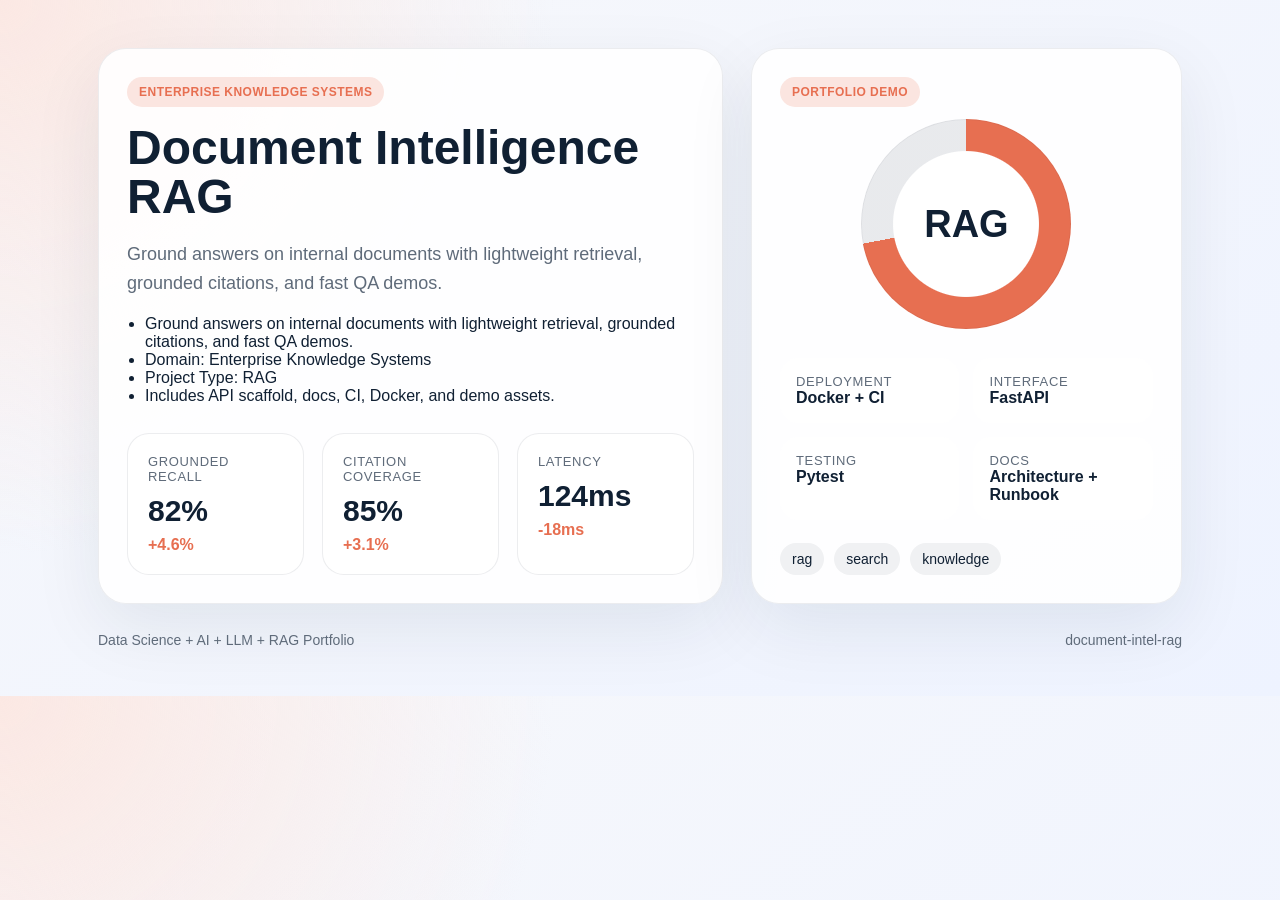
==== demo/index.html @ a0c9b19a "Publish production-ready portfolio project" ====
<!doctype html>
        <html lang="en">
        <head>
          <meta charset="utf-8">
          <meta name="viewport" content="width=device-width, initial-scale=1">
          <title>Document Intelligence RAG</title>
          <style>
            :root {
              --accent: #e76f51;
              --ink: #102033;
              --muted: #5f6b7a;
              --card: rgba(255,255,255,0.88);
              --bg-1: #f7f8fb;
              --bg-2: #eef3ff;
            }
            * { box-sizing: border-box; }
            body {
              margin: 0;
              font-family: "Avenir Next", "Segoe UI", sans-serif;
              color: var(--ink);
              background:
                radial-gradient(circle at top left, color-mix(in srgb, var(--accent) 16%, white), transparent 38%),
                linear-gradient(145deg, var(--bg-1), var(--bg-2));
            }
            main {
              max-width: 1180px;
              margin: 0 auto;
              padding: 48px;
            }
            .hero {
              display: grid;
              grid-template-columns: 1.45fr 1fr;
              gap: 28px;
              align-items: stretch;
            }
            .panel {
              background: var(--card);
              border: 1px solid rgba(16, 32, 51, 0.08);
              border-radius: 28px;
              padding: 28px;
              box-shadow: 0 24px 70px rgba(16, 32, 51, 0.08);
            }
            .eyebrow {
              display: inline-flex;
              padding: 8px 12px;
              border-radius: 999px;
              background: color-mix(in srgb, var(--accent) 18%, white);
              color: var(--accent);
              font-weight: 700;
              letter-spacing: 0.04em;
              text-transform: uppercase;
              font-size: 12px;
            }
            h1 {
              font-size: 48px;
              line-height: 1.03;
              margin: 16px 0 18px;
            }
            p {
              color: var(--muted);
              font-size: 18px;
              line-height: 1.6;
              margin: 0 0 18px;
            }
            ul {
              margin: 18px 0 0;
              padding-left: 18px;
              color: var(--ink);
            }
            .cards {
              display: grid;
              grid-template-columns: repeat(3, 1fr);
              gap: 18px;
              margin-top: 28px;
            }
            .card {
              background: white;
              border-radius: 22px;
              padding: 20px;
              border: 1px solid rgba(16, 32, 51, 0.08);
            }
            .card span, .meta span {
              display: block;
              color: var(--muted);
              font-size: 13px;
              text-transform: uppercase;
              letter-spacing: 0.05em;
            }
            .card strong {
              display: block;
              font-size: 30px;
              margin: 10px 0 8px;
            }
            .card em {
              color: var(--accent);
              font-style: normal;
              font-weight: 700;
            }
            .visual {
              min-height: 100%;
              display: flex;
              flex-direction: column;
              justify-content: space-between;
            }
            .ring {
              width: 210px;
              height: 210px;
              margin: 12px auto 26px;
              border-radius: 50%;
              background:
                radial-gradient(circle closest-side, white 69%, transparent 70%),
                conic-gradient(var(--accent) 0 72%, rgba(16, 32, 51, 0.09) 72% 100%);
              display: grid;
              place-items: center;
              box-shadow: inset 0 0 0 1px rgba(16, 32, 51, 0.05);
            }
            .ring strong {
              font-size: 38px;
            }
            .meta {
              display: grid;
              grid-template-columns: repeat(2, 1fr);
              gap: 14px;
            }
            .meta article {
              background: white;
              border-radius: 18px;
              padding: 16px;
            }
            .tag-list {
              display: flex;
              flex-wrap: wrap;
              gap: 10px;
              list-style: none;
              padding: 0;
              margin: 20px 0 0;
            }
            .tag-list li {
              padding: 8px 12px;
              border-radius: 999px;
              background: rgba(16, 32, 51, 0.06);
              font-size: 14px;
            }
            .footer {
              margin-top: 28px;
              display: flex;
              justify-content: space-between;
              color: var(--muted);
              font-size: 14px;
            }
          </style>
        </head>
        <body>
          <main>
            <section class="hero">
              <div class="panel">
                <span class="eyebrow">Enterprise Knowledge Systems</span>
                <h1>Document Intelligence RAG</h1>
                <p>Ground answers on internal documents with lightweight retrieval, grounded citations, and fast QA demos.</p>
                <ul>
                  <li>Ground answers on internal documents with lightweight retrieval, grounded citations, and fast QA demos.</li><li>Domain: Enterprise Knowledge Systems</li><li>Project Type: RAG</li><li>Includes API scaffold, docs, CI, Docker, and demo assets.</li>
                </ul>
                <div class="cards">
                  <article class='card'><span>Grounded Recall</span><strong>82%</strong><em>+4.6%</em></article>
<article class='card'><span>Citation Coverage</span><strong>85%</strong><em>+3.1%</em></article>
<article class='card'><span>Latency</span><strong>124ms</strong><em>-18ms</em></article>
                </div>
              </div>
              <div class="panel visual">
                <div>
                  <span class="eyebrow">Portfolio Demo</span>
                  <div class="ring"><strong>RAG</strong></div>
                </div>
                <div class="meta">
                  <article><span>Deployment</span><strong>Docker + CI</strong></article>
                  <article><span>Interface</span><strong>FastAPI</strong></article>
                  <article><span>Testing</span><strong>Pytest</strong></article>
                  <article><span>Docs</span><strong>Architecture + Runbook</strong></article>
                </div>
                <ul class="tag-list"><li>rag</li><li>search</li><li>knowledge</li></ul>
              </div>
            </section>
            <div class="footer">
              <span>Data Science + AI + LLM + RAG Portfolio</span>
              <span>document-intel-rag</span>
            </div>
          </main>
        </body>
        </html>
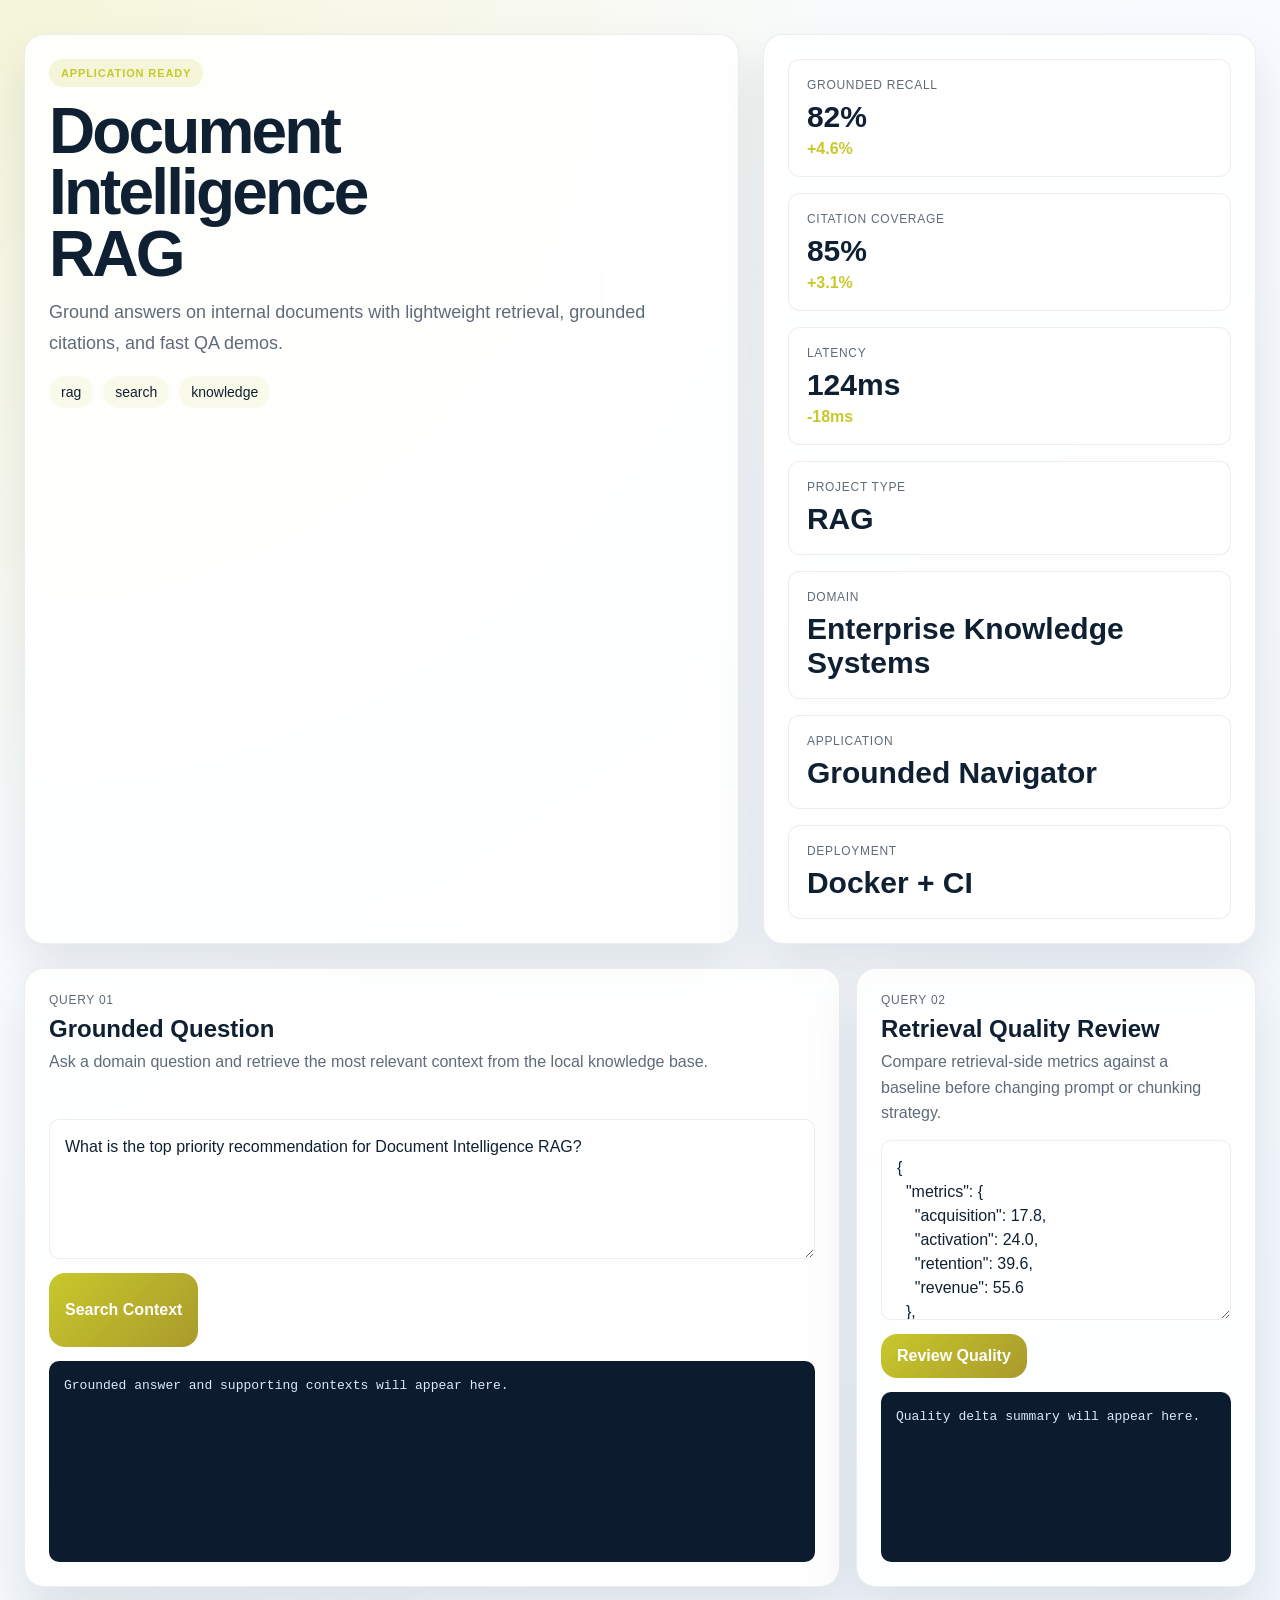
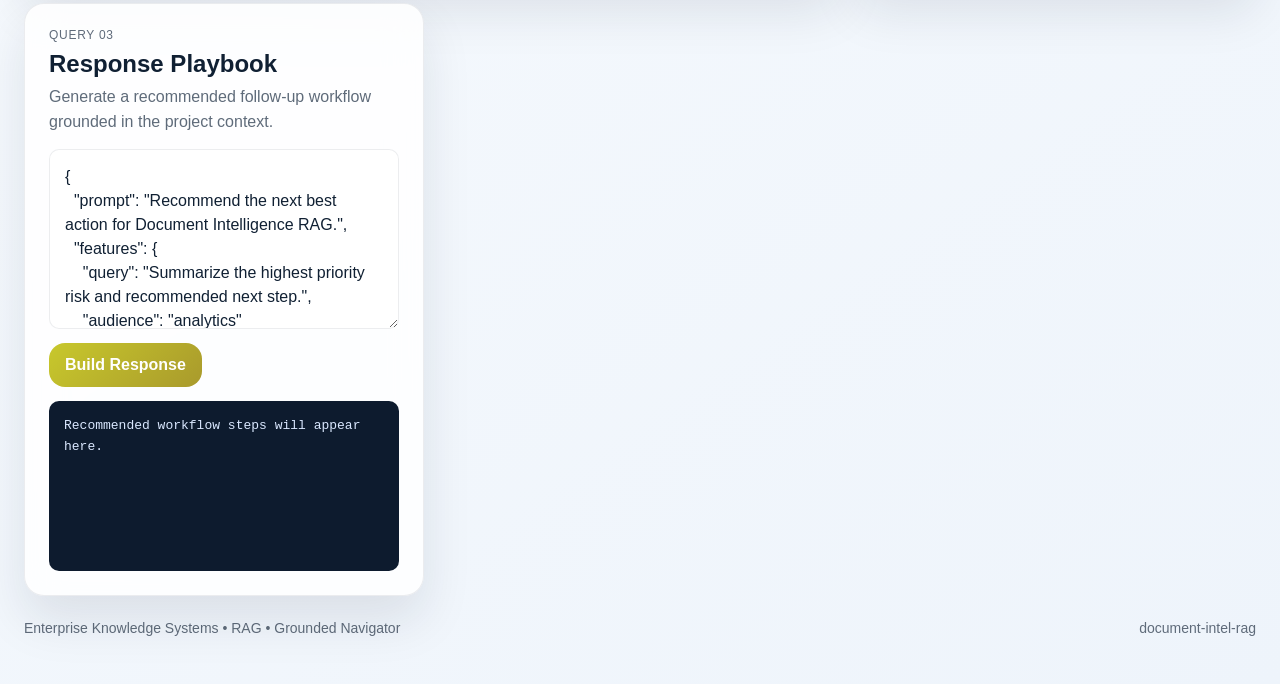
==== commit 909f9590: "Publish production-ready portfolio project" ====
--- a/demo/index.html
+++ b/demo/index.html
@@ -5,186 +5,99 @@
           <meta charset="utf-8">
           <meta name="viewport" content="width=device-width, initial-scale=1">
           <title>Document Intelligence RAG</title>
-          <style>
-            :root {
-              --accent: #e76f51;
-              --ink: #102033;
-              --muted: #5f6b7a;
-              --card: rgba(255,255,255,0.88);
-              --bg-1: #f7f8fb;
-              --bg-2: #eef3ff;
-            }
-            * { box-sizing: border-box; }
-            body {
-              margin: 0;
-              font-family: "Avenir Next", "Segoe UI", sans-serif;
-              color: var(--ink);
-              background:
-                radial-gradient(circle at top left, color-mix(in srgb, var(--accent) 16%, white), transparent 38%),
-                linear-gradient(145deg, var(--bg-1), var(--bg-2));
-            }
-            main {
-              max-width: 1180px;
-              margin: 0 auto;
-              padding: 48px;
-            }
-            .hero {
-              display: grid;
-              grid-template-columns: 1.45fr 1fr;
-              gap: 28px;
-              align-items: stretch;
-            }
-            .panel {
-              background: var(--card);
-              border: 1px solid rgba(16, 32, 51, 0.08);
-              border-radius: 28px;
-              padding: 28px;
-              box-shadow: 0 24px 70px rgba(16, 32, 51, 0.08);
-            }
-            .eyebrow {
-              display: inline-flex;
-              padding: 8px 12px;
-              border-radius: 999px;
-              background: color-mix(in srgb, var(--accent) 18%, white);
-              color: var(--accent);
-              font-weight: 700;
-              letter-spacing: 0.04em;
-              text-transform: uppercase;
-              font-size: 12px;
-            }
-            h1 {
-              font-size: 48px;
-              line-height: 1.03;
-              margin: 16px 0 18px;
-            }
-            p {
-              color: var(--muted);
-              font-size: 18px;
-              line-height: 1.6;
-              margin: 0 0 18px;
-            }
-            ul {
-              margin: 18px 0 0;
-              padding-left: 18px;
-              color: var(--ink);
-            }
-            .cards {
-              display: grid;
-              grid-template-columns: repeat(3, 1fr);
-              gap: 18px;
-              margin-top: 28px;
-            }
-            .card {
-              background: white;
-              border-radius: 22px;
-              padding: 20px;
-              border: 1px solid rgba(16, 32, 51, 0.08);
-            }
-            .card span, .meta span {
-              display: block;
-              color: var(--muted);
-              font-size: 13px;
-              text-transform: uppercase;
-              letter-spacing: 0.05em;
-            }
-            .card strong {
-              display: block;
-              font-size: 30px;
-              margin: 10px 0 8px;
-            }
-            .card em {
-              color: var(--accent);
-              font-style: normal;
-              font-weight: 700;
-            }
-            .visual {
-              min-height: 100%;
-              display: flex;
-              flex-direction: column;
-              justify-content: space-between;
-            }
-            .ring {
-              width: 210px;
-              height: 210px;
-              margin: 12px auto 26px;
-              border-radius: 50%;
-              background:
-                radial-gradient(circle closest-side, white 69%, transparent 70%),
-                conic-gradient(var(--accent) 0 72%, rgba(16, 32, 51, 0.09) 72% 100%);
-              display: grid;
-              place-items: center;
-              box-shadow: inset 0 0 0 1px rgba(16, 32, 51, 0.05);
-            }
-            .ring strong {
-              font-size: 38px;
-            }
-            .meta {
-              display: grid;
-              grid-template-columns: repeat(2, 1fr);
-              gap: 14px;
-            }
-            .meta article {
-              background: white;
-              border-radius: 18px;
-              padding: 16px;
-            }
-            .tag-list {
-              display: flex;
-              flex-wrap: wrap;
-              gap: 10px;
-              list-style: none;
-              padding: 0;
-              margin: 20px 0 0;
-            }
-            .tag-list li {
-              padding: 8px 12px;
-              border-radius: 999px;
-              background: rgba(16, 32, 51, 0.06);
-              font-size: 14px;
-            }
-            .footer {
-              margin-top: 28px;
-              display: flex;
-              justify-content: space-between;
-              color: var(--muted);
-              font-size: 14px;
-            }
-          </style>
+          <link rel="stylesheet" href="./styles.css">
         </head>
-        <body>
-          <main>
+        <body class="surface-mist">
+          <div class="page layout-horizon eyebrow-solid headline-compact modules-3 hero-align-left">
             <section class="hero">
-              <div class="panel">
-                <span class="eyebrow">Enterprise Knowledge Systems</span>
-                <h1>Document Intelligence RAG</h1>
-                <p>Ground answers on internal documents with lightweight retrieval, grounded citations, and fast QA demos.</p>
-                <ul>
-                  <li>Ground answers on internal documents with lightweight retrieval, grounded citations, and fast QA demos.</li><li>Domain: Enterprise Knowledge Systems</li><li>Project Type: RAG</li><li>Includes API scaffold, docs, CI, Docker, and demo assets.</li>
+              <div class="panel hero-copy">
+                <span class="eyebrow" data-health>Grounded Navigator</span>
+                <h1 id="project-title">Document Intelligence RAG</h1>
+                <p id="project-summary" class="lead">Ground answers on internal documents with lightweight retrieval, grounded citations, and fast QA demos.</p>
+                <ul id="project-tags" class="tag-list">
+                  <li>rag</li><li>search</li><li>knowledge</li>
                 </ul>
-                <div class="cards">
+              </div>
+              <div class="panel hero-side">
+                <div class="metric-grid">
                   <article class='card'><span>Grounded Recall</span><strong>82%</strong><em>+4.6%</em></article>
 <article class='card'><span>Citation Coverage</span><strong>85%</strong><em>+3.1%</em></article>
 <article class='card'><span>Latency</span><strong>124ms</strong><em>-18ms</em></article>
                 </div>
-              </div>
-              <div class="panel visual">
-                <div>
-                  <span class="eyebrow">Portfolio Demo</span>
-                  <div class="ring"><strong>RAG</strong></div>
+                <div class="mini-grid">
+                  <article class='mini-card'><span>Project Type</span><strong>RAG</strong></article><article class='mini-card'><span>Domain</span><strong>Enterprise Knowledge Systems</strong></article><article class='mini-card'><span>Application</span><strong>Grounded Navigator</strong></article><article class='mini-card'><span>Deployment</span><strong>Docker + CI</strong></article>
                 </div>
-                <div class="meta">
-                  <article><span>Deployment</span><strong>Docker + CI</strong></article>
-                  <article><span>Interface</span><strong>FastAPI</strong></article>
-                  <article><span>Testing</span><strong>Pytest</strong></article>
-                  <article><span>Docs</span><strong>Architecture + Runbook</strong></article>
-                </div>
-                <ul class="tag-list"><li>rag</li><li>search</li><li>knowledge</li></ul>
               </div>
             </section>
-            <div class="footer">
-              <span>Data Science + AI + LLM + RAG Portfolio</span>
+            <section class="app-grid">
+              <article class="panel module js-module span-wide">
+  <div class="module-header">
+    <span>Query 01</span>
+    <h2>Grounded Question</h2>
+    <p>Ask a domain question and retrieve the most relevant context from the local knowledge base.</p>
+  </div>
+  <textarea class="js-input module-input-text">What is the top priority recommendation for Document Intelligence RAG?</textarea>
+  <div class="button-row">
+    <button class="js-run" data-endpoint="/query" data-input-mode="text">Search Context</button>
+  </div>
+  <pre class="js-output">Grounded answer and supporting contexts will appear here.</pre>
+</article>
+<article class="panel module js-module span-normal">
+          <div class="module-header">
+            <span>Query 02</span>
+            <h2>Retrieval Quality Review</h2>
+            <p>Compare retrieval-side metrics against a baseline before changing prompt or chunking strategy.</p>
+          </div>
+          <textarea class="js-input">{
+  &quot;metrics&quot;: {
+    &quot;acquisition&quot;: 17.8,
+    &quot;activation&quot;: 24.0,
+    &quot;retention&quot;: 39.6,
+    &quot;revenue&quot;: 55.6
+  },
+  &quot;baseline&quot;: {
+    &quot;acquisition&quot;: 16.38,
+    &quot;activation&quot;: 22.08,
+    &quot;retention&quot;: 36.43,
+    &quot;revenue&quot;: 51.15
+  }
+}</textarea>
+          <div class="button-row">
+            <button class="js-run" data-endpoint="/analyze" data-input-mode="json">Review Quality</button>
+          </div>
+          <pre class="js-output">Quality delta summary will appear here.</pre>
+        </article>
+<article class="panel module js-module span-normal">
+          <div class="module-header">
+            <span>Query 03</span>
+            <h2>Response Playbook</h2>
+            <p>Generate a recommended follow-up workflow grounded in the project context.</p>
+          </div>
+          <textarea class="js-input">{
+  &quot;prompt&quot;: &quot;Recommend the next best action for Document Intelligence RAG.&quot;,
+  &quot;features&quot;: {
+    &quot;query&quot;: &quot;Summarize the highest priority risk and recommended next step.&quot;,
+    &quot;audience&quot;: &quot;analytics&quot;
+  },
+  &quot;metrics&quot;: {
+    &quot;acquisition&quot;: 17.8,
+    &quot;activation&quot;: 24.0,
+    &quot;retention&quot;: 39.6,
+    &quot;revenue&quot;: 55.6
+  }
+}</textarea>
+          <div class="button-row">
+            <button class="js-run" data-endpoint="/recommend" data-input-mode="json">Build Response</button>
+          </div>
+          <pre class="js-output">Recommended workflow steps will appear here.</pre>
+        </article>
+            </section>
+            <footer class="footer">
+              <span>Enterprise Knowledge Systems • RAG • Grounded Navigator</span>
               <span>document-intel-rag</span>
-            </div>
-          </main>
+            </footer>
+          </div>
+          <script id="bootstrap-data" type="application/json">{"project": {"slug": "document-intel-rag", "title": "Document Intelligence RAG", "project_type": "rag", "domain": "Enterprise Knowledge Systems", "summary": "Ground answers on internal documents with lightweight retrieval, grounded citations, and fast QA demos.", "tags": ["rag", "search", "knowledge"]}, "app_archetype": "navigator", "ui_profile": {"layout": "horizon", "surface": "mist", "font_stack": "\"Manrope\", \"Segoe UI\", sans-serif", "radius": 20, "shadow": 50, "eyebrow_style": "solid", "module_columns": 3, "hero_align": "left", "headline_mode": "compact"}, "app_modules": [{"label": "Query 01", "title": "Grounded Question", "description": "Ask a domain question and retrieve the most relevant context from the local knowledge base.", "endpoint": "/query", "input_mode": "text", "cta": "Search Context", "prefill": "What is the top priority recommendation for Document Intelligence RAG?", "hint": "Grounded answer and supporting contexts will appear here.", "span": "wide"}, {"label": "Query 02", "title": "Retrieval Quality Review", "description": "Compare retrieval-side metrics against a baseline before changing prompt or chunking strategy.", "endpoint": "/analyze", "input_mode": "json", "cta": "Review Quality", "prefill": "{\n  \"metrics\": {\n    \"acquisition\": 17.8,\n    \"activation\": 24.0,\n    \"retention\": 39.6,\n    \"revenue\": 55.6\n  },\n  \"baseline\": {\n    \"acquisition\": 16.38,\n    \"activation\": 22.08,\n    \"retention\": 36.43,\n    \"revenue\": 51.15\n  }\n}", "hint": "Quality delta summary will appear here.", "span": "normal"}, {"label": "Query 03", "title": "Response Playbook", "description": "Generate a recommended follow-up workflow grounded in the project context.", "endpoint": "/recommend", "input_mode": "json", "cta": "Build Response", "prefill": "{\n  \"prompt\": \"Recommend the next best action for Document Intelligence RAG.\",\n  \"features\": {\n    \"query\": \"Summarize the highest priority risk and recommended next step.\",\n    \"audience\": \"analytics\"\n  },\n  \"metrics\": {\n    \"acquisition\": 17.8,\n    \"activation\": 24.0,\n    \"retention\": 39.6,\n    \"revenue\": 55.6\n  }\n}", "hint": "Recommended workflow steps will appear here.", "span": "normal"}], "sample_features": {"query": "Summarize the highest priority risk and recommended next step.", "audience": "analytics"}, "sample_metrics": {"acquisition": 17.8, "activation": 24.0, "retention": 39.6, "revenue": 55.6}, "knowledge_base": ["Document Intelligence RAG is positioned as a Enterprise Knowledge Systems starter that emphasizes fast iteration, clear documentation, and production-friendly interfaces.", "The primary value proposition is: Ground answers on internal documents with lightweight retrieval, grounded citations, and fast QA demos.", "Recommended operating model: ship a small API, add observability, validate outputs with stakeholder review, and monitor the top business KPI every week.", "Typical stakeholders include analytics, operations, product, and leadership teams working on rag, search, knowledge."], "dashboard_metrics": [{"label": "Grounded Recall", "value": "82%", "delta": "+4.6%"}, {"label": "Citation Coverage", "value": "85%", "delta": "+3.1%"}, {"label": "Latency", "value": "124ms", "delta": "-18ms"}]}</script>
+          <script src="./app.js"></script>
         </body>
         </html>
--- a/demo/styles.css
+++ b/demo/styles.css
@@ -0,0 +1,348 @@
+
+:root {
+  --accent: #c8c82c;
+  --accent-2: #a99a2c;
+  --accent-soft: color-mix(in srgb, var(--accent) 18%, white);
+  --radius: 20px;
+  --shadow-size: 50px;
+  --font-stack: "Manrope", "Segoe UI", sans-serif;
+  --bg: #f4f7fb;
+  --card: rgba(255, 255, 255, 0.86);
+  --line: rgba(16, 32, 51, 0.08);
+  --ink: #102033;
+  --muted: #5f6b7a;
+  --output-bg: #0d1b2e;
+  --output-ink: #dae8ff;
+}
+* { box-sizing: border-box; }
+html, body { margin: 0; min-height: 100%; }
+body {
+  font-family: var(--font-stack);
+  color: var(--ink);
+  background: linear-gradient(145deg, #f8fbff, var(--bg));
+}
+body.surface-mist {
+  --bg: #eef4fb;
+  background:
+    radial-gradient(circle at top left, color-mix(in srgb, var(--accent) 18%, white), transparent 34%),
+    linear-gradient(145deg, #fbfdff, var(--bg));
+}
+body.surface-aurora {
+  --bg: #edf1ff;
+  background:
+    radial-gradient(circle at 0% 0%, color-mix(in srgb, var(--accent) 22%, white), transparent 38%),
+    radial-gradient(circle at 100% 100%, color-mix(in srgb, var(--accent-2) 20%, white), transparent 28%),
+    linear-gradient(135deg, #f7f8ff, var(--bg));
+}
+body.surface-sand {
+  --bg: #f5efe8;
+  --card: rgba(255, 251, 246, 0.9);
+  background:
+    linear-gradient(135deg, rgba(255,255,255,0.82), rgba(245, 239, 232, 0.98)),
+    radial-gradient(circle at top right, color-mix(in srgb, var(--accent) 16%, white), transparent 32%);
+}
+body.surface-slate {
+  --bg: #ecf0f7;
+  --card: rgba(248, 250, 255, 0.88);
+  background:
+    linear-gradient(160deg, #f7f9fc, var(--bg)),
+    radial-gradient(circle at bottom left, color-mix(in srgb, var(--accent-2) 16%, white), transparent 34%);
+}
+body.surface-paper {
+  --bg: #f8f8f4;
+  --card: rgba(255,255,255,0.93);
+  background:
+    linear-gradient(180deg, #fffefb, var(--bg));
+}
+body.surface-ink {
+  --bg: #0f1726;
+  --card: rgba(15, 23, 38, 0.88);
+  --line: rgba(226, 238, 255, 0.1);
+  --ink: #f5f8ff;
+  --muted: #b4c0cf;
+  --output-bg: rgba(255,255,255,0.06);
+  --output-ink: #f5f8ff;
+  background:
+    radial-gradient(circle at top left, color-mix(in srgb, var(--accent) 28%, transparent), transparent 42%),
+    linear-gradient(145deg, #09111d, var(--bg));
+}
+.page {
+  max-width: 1360px;
+  margin: 0 auto;
+  padding: 34px 24px 48px;
+  display: grid;
+  gap: 24px;
+}
+.panel {
+  background: var(--card);
+  border: 1px solid var(--line);
+  border-radius: var(--radius);
+  box-shadow: 0 24px var(--shadow-size) rgba(16, 32, 51, 0.1);
+  backdrop-filter: blur(18px);
+}
+.hero {
+  display: grid;
+  gap: 24px;
+}
+.hero-copy,
+.hero-side,
+.module {
+  padding: 24px;
+}
+.eyebrow {
+  display: inline-flex;
+  align-items: center;
+  gap: 8px;
+  padding: 8px 12px;
+  border-radius: 999px;
+  background: var(--accent-soft);
+  color: var(--accent);
+  text-transform: uppercase;
+  letter-spacing: 0.08em;
+  font-size: 11px;
+  font-weight: 800;
+}
+.page.eyebrow-outline .eyebrow {
+  background: transparent;
+  border: 1px solid color-mix(in srgb, var(--accent) 40%, white);
+}
+.page.eyebrow-soft .eyebrow {
+  background: color-mix(in srgb, var(--accent) 12%, white);
+  color: color-mix(in srgb, var(--accent) 82%, black);
+}
+h1 {
+  margin: 14px 0 12px;
+  font-size: clamp(2.2rem, 5vw, 4.4rem);
+  line-height: 0.96;
+  letter-spacing: -0.045em;
+}
+.page.headline-compact h1 { max-width: 10ch; }
+.page.headline-tall h1 { line-height: 1.03; font-size: clamp(2.4rem, 5vw, 4.8rem); }
+.lead {
+  margin: 0;
+  font-size: 18px;
+  line-height: 1.68;
+  color: var(--muted);
+  max-width: 62ch;
+}
+.tag-list {
+  list-style: none;
+  display: flex;
+  flex-wrap: wrap;
+  gap: 10px;
+  margin: 18px 0 0;
+  padding: 0;
+}
+.tag-list li {
+  padding: 8px 12px;
+  border-radius: 999px;
+  background: color-mix(in srgb, var(--accent) 10%, white);
+  color: var(--ink);
+  font-size: 14px;
+}
+.hero-side {
+  display: grid;
+  gap: 16px;
+}
+.metric-grid,
+.mini-grid,
+.app-grid {
+  display: grid;
+  gap: 16px;
+}
+.card,
+.mini-card {
+  background: color-mix(in srgb, var(--card) 92%, white);
+  border: 1px solid var(--line);
+  border-radius: calc(var(--radius) - 8px);
+  padding: 18px;
+}
+.card span,
+.mini-card span,
+.module-header span {
+  display: block;
+  color: var(--muted);
+  text-transform: uppercase;
+  letter-spacing: 0.06em;
+  font-size: 12px;
+}
+.card strong,
+.mini-card strong {
+  display: block;
+  margin-top: 8px;
+  font-size: 30px;
+}
+.card em {
+  display: inline-block;
+  margin-top: 6px;
+  font-style: normal;
+  color: var(--accent);
+  font-weight: 700;
+}
+.module {
+  display: grid;
+  gap: 14px;
+}
+.module-header h2 {
+  margin: 8px 0 6px;
+  font-size: 24px;
+}
+.module-header p {
+  margin: 0;
+  color: var(--muted);
+  line-height: 1.6;
+}
+textarea,
+button {
+  font: inherit;
+}
+textarea {
+  width: 100%;
+  min-height: 180px;
+  resize: vertical;
+  border: 1px solid var(--line);
+  border-radius: calc(var(--radius) - 10px);
+  padding: 15px;
+  background: rgba(255,255,255,0.82);
+  color: var(--ink);
+  line-height: 1.5;
+}
+body.surface-ink textarea {
+  background: rgba(255,255,255,0.05);
+}
+.module-input-text {
+  min-height: 110px;
+}
+.button-row {
+  display: flex;
+  flex-wrap: wrap;
+  gap: 10px;
+}
+button {
+  border: 0;
+  border-radius: 16px;
+  background: linear-gradient(135deg, var(--accent), var(--accent-2));
+  color: white;
+  padding: 13px 16px;
+  font-weight: 700;
+  cursor: pointer;
+}
+pre {
+  margin: 0;
+  white-space: pre-wrap;
+  word-break: break-word;
+  background: var(--output-bg);
+  color: var(--output-ink);
+  border-radius: calc(var(--radius) - 10px);
+  padding: 15px;
+  min-height: 170px;
+  line-height: 1.58;
+  font-size: 13px;
+  overflow: auto;
+}
+.footer {
+  display: flex;
+  justify-content: space-between;
+  color: var(--muted);
+  font-size: 14px;
+}
+.page.layout-horizon .hero {
+  grid-template-columns: 1.45fr 1fr;
+  align-items: stretch;
+}
+.page.layout-horizon.modules-2 .app-grid,
+.page.layout-horizon.modules-3 .app-grid {
+  grid-template-columns: repeat(3, minmax(0, 1fr));
+}
+.page.layout-rail .hero {
+  grid-template-columns: 0.92fr 1.08fr;
+}
+.page.layout-rail .hero-copy {
+  padding-top: 34px;
+}
+.page.layout-rail .app-grid {
+  grid-template-columns: repeat(2, minmax(0, 1fr));
+}
+.page.layout-folio .hero {
+  grid-template-columns: 1fr;
+}
+.page.layout-folio .hero-copy {
+  text-align: center;
+}
+.page.layout-folio .lead {
+  margin-inline: auto;
+}
+.page.layout-folio .tag-list {
+  justify-content: center;
+}
+.page.layout-folio .metric-grid {
+  grid-template-columns: repeat(3, minmax(0, 1fr));
+}
+.page.layout-folio .mini-grid {
+  grid-template-columns: repeat(4, minmax(0, 1fr));
+}
+.page.layout-folio .app-grid {
+  grid-template-columns: repeat(2, minmax(0, 1fr));
+}
+.page.layout-board .hero {
+  grid-template-columns: 1fr;
+}
+.page.layout-board .hero-side {
+  grid-template-columns: 1.2fr 0.8fr;
+  align-items: start;
+}
+.page.layout-board .metric-grid {
+  grid-template-columns: repeat(3, minmax(0, 1fr));
+}
+.page.layout-board .app-grid {
+  grid-template-columns: repeat(4, minmax(0, 1fr));
+}
+.page.layout-stack .hero {
+  grid-template-columns: 1fr;
+}
+.page.layout-stack .hero-side {
+  grid-template-columns: repeat(2, minmax(0, 1fr));
+}
+.page.layout-stack .app-grid {
+  grid-template-columns: repeat(3, minmax(0, 1fr));
+}
+.page.layout-console .hero {
+  grid-template-columns: 1.1fr 0.9fr;
+}
+.page.layout-console .panel,
+.page.layout-console .card,
+.page.layout-console .mini-card {
+  border-radius: 18px;
+}
+.page.modules-2 .app-grid {
+  grid-template-columns: repeat(2, minmax(0, 1fr));
+}
+.module.span-wide {
+  grid-column: span 2;
+}
+.hero-align-center .hero-copy {
+  text-align: center;
+}
+.hero-align-center .lead,
+.hero-align-center .tag-list {
+  margin-inline: auto;
+  justify-content: center;
+}
+@media (max-width: 1120px) {
+  .page.layout-horizon .hero,
+  .page.layout-rail .hero,
+  .page.layout-console .hero,
+  .page.layout-board .hero-side,
+  .page.layout-folio .mini-grid,
+  .page.layout-stack .hero-side,
+  .page.modules-2 .app-grid,
+  .page.layout-board .app-grid,
+  .page.layout-stack .app-grid,
+  .page.layout-horizon.modules-3 .app-grid,
+  .page.layout-folio .app-grid {
+    grid-template-columns: 1fr;
+  }
+  .module.span-wide {
+    grid-column: auto;
+  }
+}
